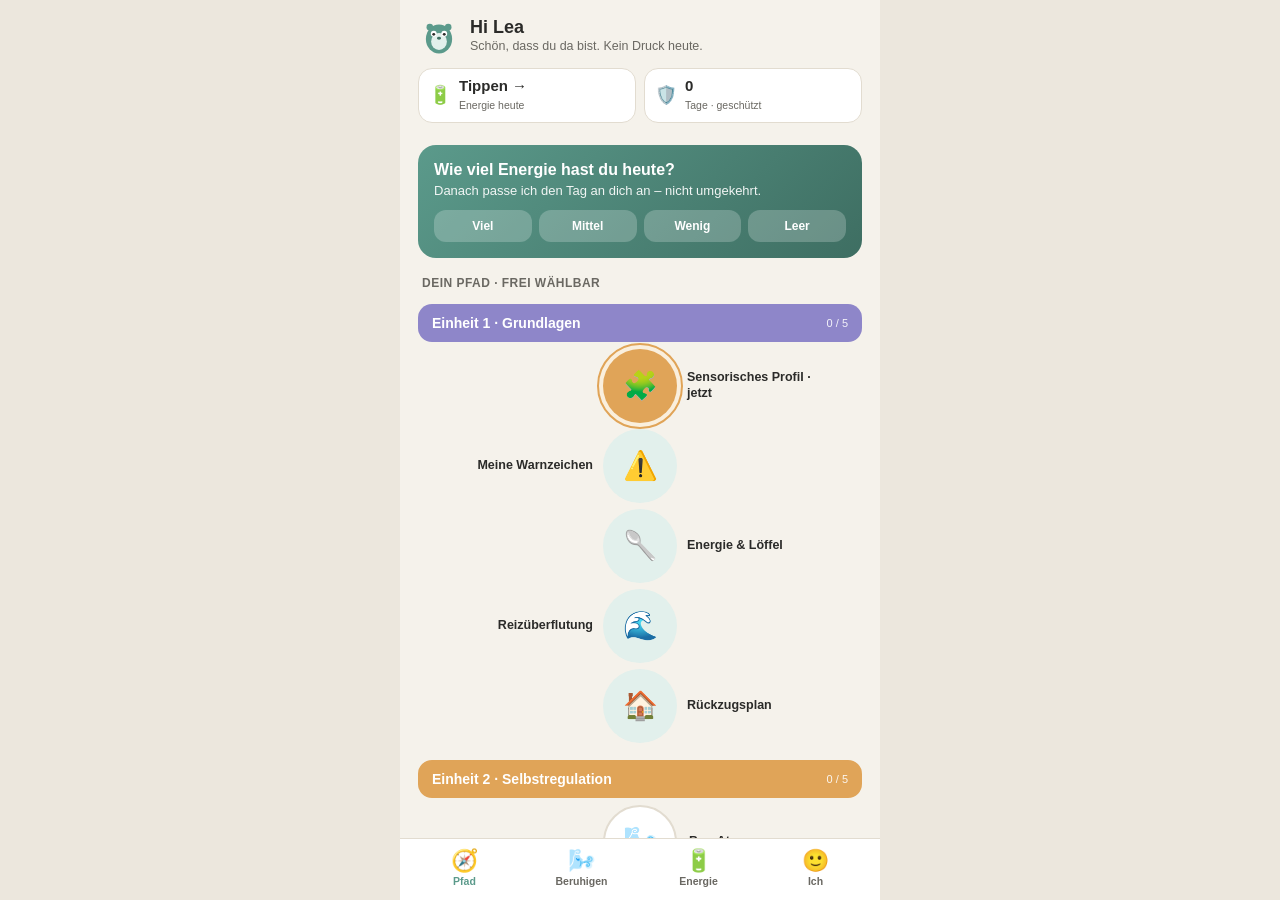
==== index.html @ 97c5e63f "Add files via upload" ====
<!doctype html>
<html lang="de">
<head>
<meta charset="utf-8">
<meta name="viewport" content="width=device-width, initial-scale=1, viewport-fit=cover, maximum-scale=1">
<title>Anker</title>
<meta name="description" content="Anker – sanfte Selbstregulation, Alltag und Burnout-Prävention für autistische Menschen.">

<!-- PWA -->
<link rel="manifest" href="manifest.webmanifest">
<meta name="theme-color" content="#ECE7DD" media="(prefers-color-scheme: light)">
<meta name="theme-color" content="#0B0F0E" media="(prefers-color-scheme: dark)">
<meta name="color-scheme" content="light dark">

<!-- iOS / Add to Home Screen -->
<meta name="mobile-web-app-capable" content="yes">
<meta name="apple-mobile-web-app-capable" content="yes">
<meta name="apple-mobile-web-app-status-bar-style" content="default">
<meta name="apple-mobile-web-app-title" content="Anker">
<link rel="apple-touch-icon" href="icons/apple-touch-icon.png">
<link rel="icon" href="icons/icon-192.png">

<link rel="stylesheet" href="styles.css">
</head>
<body data-theme="light" data-motion="on">

<div class="screen">

  <!-- HEADER -->
  <header class="app-head">
    <div class="greet">
      <svg class="mascot" viewBox="0 0 64 64" aria-hidden="true"><ellipse cx="32" cy="38" rx="20" ry="22" fill="#5B9A8B"/><ellipse cx="32" cy="42" rx="12" ry="13" fill="#E2F0EC"/><circle cx="24" cy="30" r="4.5" fill="#fff"/><circle cx="40" cy="30" r="4.5" fill="#fff"/><circle cx="24" cy="31" r="2.2" fill="#2B2B29"/><circle cx="40" cy="31" r="2.2" fill="#2B2B29"/><ellipse cx="32" cy="37" rx="3" ry="2.2" fill="#3E6E62"/><circle cx="18" cy="20" r="5" fill="#5B9A8B"/><circle cx="46" cy="20" r="5" fill="#5B9A8B"/></svg>
      <div>
        <h1 id="greetName">Hi</h1>
        <p id="subgreet">Schön, dass du da bist. Kein Druck heute.</p>
      </div>
    </div>
    <div class="stats">
      <div class="chip"><span class="ico">🔋</span><div><b id="energyVal">Tippen →</b><span>Energie heute</span></div></div>
      <div class="chip"><span class="ico">🛡️</span><div><b id="streakVal">0</b><span>Tage · geschützt</span></div></div>
    </div>
  </header>

  <main class="content">

    <!-- ========== PFAD ========== -->
    <section class="view active" id="v-pfad">
      <div class="daycard">
        <h2>Wie viel Energie hast du heute?</h2>
        <p>Danach passe ich den Tag an dich an – nicht umgekehrt.</p>
        <div class="energy-pills">
          <button class="epill" data-energy="voll">Viel</button>
          <button class="epill" data-energy="mittel">Mittel</button>
          <button class="epill" data-energy="wenig">Wenig</button>
          <button class="epill" data-energy="leer">Leer</button>
        </div>
      </div>

      <div class="sec-title">Dein Pfad · frei wählbar</div>
      <div id="pathContainer"></div>
    </section>

    <!-- ========== BERUHIGEN ========== -->
    <section class="view" id="v-calm">
      <div class="sec-title">Sofort-Hilfe · immer erreichbar</div>
      <button class="btn lav" data-tool="breath">🌬️ Jetzt beruhigen (Atmung)</button>
      <div class="tool-grid">
        <button class="tool t-teal" data-tool="ground"><span class="ti">🖐️</span><b>5-4-3-2-1 Erdung</b><span>Zurück ins Hier</span></button>
        <button class="tool t-lav" data-tool="sensory"><span class="ti">🎧</span><b>Reize runter</b><span>Sensorik-Set</span></button>
        <button class="tool t-amber" data-tool="stim"><span class="ti">✋</span><b>Stimming</b><span>Erlaubt &amp; gut</span></button>
        <button class="tool t-coral" data-tool="sos"><span class="ti">🆘</span><b>Notfallkarte</b><span>Meltdown/Shutdown</span></button>
      </div>
      <div class="card">
        <h3>Warum „Sofort-Hilfe" immer sichtbar ist</h3>
        <p>Im Überlastungsmoment kann das Denken nicht mehr suchen. Deshalb liegt der Beruhigen-Tab fest an gleicher Stelle – vorhersehbar, ein Tipp entfernt.</p>
      </div>
    </section>

    <!-- ========== ENERGIE ========== -->
    <section class="view" id="v-energy">
      <div class="sec-title">Burnout-Radar</div>
      <div class="card" style="margin-top:6px">
        <h3>Wie ist dein Akku gerade?</h3>
        <p style="margin-bottom:10px">Ehrlich, ohne Wertung. Das steuert, was die App dir heute zumutet.</p>
        <div class="ampel">
          <button class="amp g" data-amp="g" data-msg="Grün – heute ist Raum für etwas Neues."><span class="dot"></span><b>Grün</b><span>geht gut</span></button>
          <button class="amp y" data-amp="y" data-msg="Gelb – zurückfahren. Nur das Nötige."><span class="dot"></span><b>Gelb</b><span>zurückfahren</span></button>
          <button class="amp r" data-amp="r" data-msg="Rot – Schutzmodus. Heute nur regulieren."><span class="dot"></span><b>Rot</b><span>Schutz</span></button>
        </div>
        <p id="ampMsg" class="amp-msg"></p>
      </div>

      <div class="sec-title">Letzte 7 Tage</div>
      <div class="card">
        <div class="bars" id="bars"></div>
        <p class="muted" id="barsNote" style="margin-top:24px;display:none">Noch wenig Daten – fülle den Akku-Check ein paar Tage aus, dann siehst du hier deinen Verlauf.</p>
      </div>

      <div class="sec-title">Frühwarnzeichen · was spürst du?</div>
      <div class="warnchips" id="warn"></div>

      <button class="btn lav" id="lowDemandBtn">🌙 Low-Demand-Tag aktivieren</button>
      <p class="muted" style="margin-top:8px">Reduziert Erinnerungen, macht alle Lektionen optional und schaltet nur die Beruhigen-Tools frei.</p>
    </section>

    <!-- ========== ICH ========== -->
    <section class="view" id="v-me">
      <div class="prof">
        <div class="avatar">🦦</div>
        <div><b id="meName" style="font-size:16px">Lea</b><div class="muted" id="meSub">AuDHD · Level 1–2</div></div>
      </div>

      <div class="sec-title">Mein Profil</div>
      <div class="card" style="margin-top:6px">
        <h3>Stärken</h3>
        <div id="profStrengths"></div>
        <h3 style="margin-top:14px">Trigger</h3>
        <div id="profTriggers"></div>
        <h3 style="margin-top:14px">Was mir hilft</h3>
        <div id="profHelps"></div>
      </div>

      <div class="sec-title">Erfolge · ohne Vergleich mit anderen</div>
      <div class="tool-grid" id="achievements"></div>

      <div class="sec-title">Einstellungen · sensorisch</div>
      <div class="card">
        <div class="toggle"><span>Dunkelmodus</span><button class="sw" id="sw-dark" aria-label="Dunkelmodus"><i></i></button></div>
        <div class="toggle"><span>Animationen reduzieren</span><button class="sw" id="sw-motion" aria-label="Animationen reduzieren"><i></i></button></div>
        <div class="toggle"><span>Töne &amp; Sounds</span><button class="sw" id="sw-sound" aria-label="Töne"><i></i></button></div>
        <div class="toggle"><span>Sanfte Streaks (Schutz an)</span><button class="sw on" id="sw-streak" aria-label="Sanfte Streaks"><i></i></button></div>
      </div>
      <p class="muted" style="margin-top:8px">„Sanfte Streaks": Du verlierst deine Serie nicht, wenn du eine Pause brauchst. Pausieren ist Teil der Regulation, kein Versagen.</p>

      <div class="sec-title">Daten</div>
      <div class="card">
        <p class="muted" style="margin-bottom:12px">Alle deine Daten bleiben nur auf diesem Gerät. Es gibt keinen Server, kein Konto, kein Tracking.</p>
        <button class="btn ghost" id="resetBtn">Fortschritt zurücksetzen</button>
      </div>
      <p class="muted" style="margin-top:10px;text-align:center">Anker · v1.0 · mit Sorgfalt gebaut 🌱</p>
    </section>

  </main>

  <!-- OVERLAY -->
  <div class="overlay" id="overlay" role="dialog" aria-modal="true">
    <div class="ov-head">
      <span id="ovTitle" class="ov-title"></span>
      <button class="x" id="ovClose" aria-label="schließen">✕</button>
    </div>
    <div class="progbar" id="progWrap" style="display:none"><i id="prog"></i></div>
    <div class="ov-body" id="ovBody"></div>
    <div class="ov-foot" id="ovFoot"></div>
  </div>

  <!-- NAV -->
  <nav class="nav">
    <button class="on" data-go="pfad"><span class="ti">🧭</span>Pfad</button>
    <button data-go="calm"><span class="ti">🌬️</span>Beruhigen</button>
    <button data-go="energy"><span class="ti">🔋</span>Energie</button>
    <button data-go="me"><span class="ti">🙂</span>Ich</button>
  </nav>

</div>

<script src="data/lessons.js"></script>
<script src="app.js"></script>
</body>
</html>
---- styles.css ----
:root{
  --bg:#ECE7DD; --frame:#0e1413; --surface:#ffffff; --surface2:#F5F2EB;
  --text:#2B2B29; --muted:#6A6862; --line:#E2DCD0;
  --teal:#5B9A8B; --teal-d:#3E6E62; --teal-l:#E2F0EC;
  --lav:#8E86C9; --lav-l:#ECEAF8;
  --amber:#E0A458; --amber-l:#FAEFDD;
  --coral:#D98E76; --coral-l:#F8EAE3;
  --good:#5B9A8B; --warn:#E0A458; --bad:#CC7A6A;
  --radius:18px; --radiusS:12px;
}
[data-theme="dark"]{
  --bg:#0B0F0E; --surface:#1A201E; --surface2:#222A27;
  --text:#E9E6DF; --muted:#A6A39B; --line:#2C3431;
  --teal:#6FB3A2; --teal-d:#8FD0BF; --teal-l:#1E2A27;
  --lav:#A9A2E0; --lav-l:#23223A;
  --amber:#E7B26B; --amber-l:#2E2618;
  --coral:#E0A28D; --coral-l:#2E211C;
}
*{box-sizing:border-box;-webkit-tap-highlight-color:transparent}
html,body{margin:0;height:100%}
body{
  background:var(--bg);
  font-family:-apple-system,BlinkMacSystemFont,"Segoe UI",Roboto,Helvetica,Arial,sans-serif;
  color:var(--text);
  transition:background .3s;
  -webkit-font-smoothing:antialiased;
}

.screen{
  max-width:480px;margin:0 auto;
  height:100dvh;background:var(--surface2);
  display:flex;flex-direction:column;position:relative;overflow:hidden;
  transition:background .3s;
}

/* HEADER */
.app-head{padding:calc(env(safe-area-inset-top) + 14px) 18px 12px}
.greet{display:flex;align-items:center;gap:10px}
.mascot{width:42px;height:42px;flex:0 0 auto}
.greet h1{font-size:18px;margin:0;font-weight:700}
.greet p{margin:1px 0 0;font-size:12.5px;color:var(--muted)}
.stats{display:flex;gap:8px;margin-top:12px}
.chip{flex:1;background:var(--surface);border:1px solid var(--line);border-radius:14px;padding:9px 10px;display:flex;align-items:center;gap:8px}
.chip .ico{font-size:18px;line-height:1}
.chip b{font-size:15px;display:block;line-height:1.1}
.chip span{font-size:10.5px;color:var(--muted)}

.content{flex:1;overflow-y:auto;padding:6px 18px 24px;scrollbar-width:none;-webkit-overflow-scrolling:touch}
.content::-webkit-scrollbar{display:none}
.view{display:none;animation:fade .25s ease}
.view.active{display:block}
@keyframes fade{from{opacity:0;transform:translateY(6px)}to{opacity:1;transform:none}}
[data-motion="off"] .view,[data-motion="off"] *{animation:none!important;transition:none!important}
@media (prefers-reduced-motion: reduce){*{animation:none!important;transition:none!important}}

.sec-title{font-size:12px;letter-spacing:.04em;text-transform:uppercase;color:var(--muted);margin:18px 4px 8px;font-weight:700}
.daycard{background:linear-gradient(135deg,var(--teal),var(--teal-d));color:#fff;border-radius:var(--radius);padding:16px;margin-top:4px}
[data-theme="dark"] .daycard{color:#06110e}
.daycard h2{margin:0 0 4px;font-size:16px}
.daycard p{margin:0;font-size:13px;opacity:.92}
.energy-pills{display:flex;gap:7px;margin-top:12px}
.epill{flex:1;border:none;border-radius:12px;padding:9px 6px;font-size:12px;font-weight:700;cursor:pointer;background:rgba(255,255,255,.22);color:#fff}
[data-theme="dark"] .epill{background:rgba(0,0,0,.18);color:#06110e}
.epill.sel{background:#fff;color:var(--teal-d)}

/* path */
.unit{margin-top:8px}
.unit-bar{background:var(--lav);color:#fff;border-radius:14px;padding:11px 14px;display:flex;justify-content:space-between;align-items:center;margin:14px 0 4px}
.unit-bar.amber{background:var(--amber)} .unit-bar.coral{background:var(--coral)}
[data-theme="dark"] .unit-bar{color:#0c0b16}
.unit-bar b{font-size:14px}.unit-bar span{font-size:11px;opacity:.9}
.path{display:flex;flex-direction:column;align-items:center;gap:2px;padding:6px 0}
.node{position:relative;width:74px;height:74px;border:none;border-radius:50%;cursor:pointer;display:flex;align-items:center;justify-content:center;font-size:28px;color:#fff;margin:3px 0;transition:transform .15s}
.node:active{transform:scale(.94)}
.node.done{background:var(--teal)}
.node.open{background:var(--teal-l);color:var(--teal-d)}
.node.now{background:var(--amber);box-shadow:0 0 0 6px var(--amber-l)}
.node.lock{background:var(--surface);border:2px solid var(--line);color:var(--muted);cursor:default}
.node .lbl{position:absolute;width:150px;left:84px;text-align:left;font-size:12.5px;color:var(--text);font-weight:600;line-height:1.25}
.node.r .lbl{left:auto;right:84px;text-align:right}
.node.now::after{content:"";position:absolute;inset:-6px;border-radius:50%;border:2px solid var(--amber);animation:pulse 2s infinite}
@keyframes pulse{0%{opacity:.7;transform:scale(1)}70%{opacity:0;transform:scale(1.25)}100%{opacity:0}}
.row{display:flex;align-items:center;justify-content:center}
.path-wrap{position:relative}

/* generic cards / tools */
.tool-grid{display:grid;grid-template-columns:1fr 1fr;gap:10px;margin-top:6px}
.tool{background:var(--surface);border:1px solid var(--line);border-radius:var(--radius);padding:14px;text-align:left;cursor:pointer;transition:transform .15s}
.tool:active{transform:scale(.97)}
.tool .ti{font-size:24px;line-height:1}
.tool b{display:block;margin-top:8px;font-size:14px}
.tool span{font-size:11.5px;color:var(--muted)}
.t-teal .ti{filter:none}

.card{background:var(--surface);border:1px solid var(--line);border-radius:var(--radius);padding:16px;margin-top:12px}
.card h3{margin:0 0 6px;font-size:15px}
.card p{margin:0;font-size:13px;color:var(--muted);line-height:1.55}

.btn{width:100%;border:none;border-radius:14px;padding:14px;font-size:15px;font-weight:700;cursor:pointer;background:var(--teal);color:#fff;margin-top:14px;transition:transform .15s}
[data-theme="dark"] .btn{color:#06110e}
.btn:active{transform:scale(.98)}
.btn.ghost{background:var(--surface);color:var(--text);border:1px solid var(--line)}
.btn.lav{background:var(--lav)}[data-theme="dark"] .btn.lav{color:#0c0b16}

/* ampel */
.ampel{display:flex;gap:8px;margin-top:10px}
.amp{flex:1;border:2px solid var(--line);background:var(--surface);border-radius:16px;padding:14px 8px;text-align:center;cursor:pointer;font:inherit;color:inherit}
.amp .dot{width:22px;height:22px;border-radius:50%;margin:0 auto 8px;display:block}
.amp.g .dot{background:var(--good)}.amp.y .dot{background:var(--warn)}.amp.r .dot{background:var(--bad)}
.amp b{font-size:13px;display:block}.amp span{font-size:10.5px;color:var(--muted);display:block}
.amp.sel{border-color:var(--teal)}
.amp-msg{margin-top:10px;color:var(--teal-d);font-size:13px}
.bars{display:flex;align-items:flex-end;gap:6px;height:90px;margin-top:8px}
.bar{flex:1;background:var(--teal-l);border-radius:8px 8px 4px 4px;position:relative;min-height:4px}
.bar i{position:absolute;left:0;right:0;bottom:0;background:var(--teal);border-radius:8px 8px 4px 4px}
.bar small{position:absolute;bottom:-18px;left:0;right:0;text-align:center;font-size:10px;color:var(--muted)}
.warnchips{display:flex;flex-wrap:wrap;gap:7px;margin-top:8px}
.wc{border:1px solid var(--line);background:var(--surface);border-radius:20px;padding:7px 12px;font-size:12px;cursor:pointer;font:inherit;color:inherit}
.wc.on{background:var(--coral-l);border-color:var(--coral);color:var(--coral)}

/* profile */
.prof{display:flex;align-items:center;gap:12px;margin-top:8px}
.avatar{width:56px;height:56px;border-radius:50%;background:var(--lav-l);display:flex;align-items:center;justify-content:center;font-size:28px}
.toggle{display:flex;justify-content:space-between;align-items:center;padding:13px 0;border-bottom:1px solid var(--line)}
.toggle:last-child{border-bottom:none}
.toggle span{font-size:14px}
.sw{width:46px;height:28px;border-radius:20px;background:var(--line);position:relative;cursor:pointer;flex:0 0 auto;transition:background .2s;border:none;padding:0}
.sw i{position:absolute;top:3px;left:3px;width:22px;height:22px;border-radius:50%;background:#fff;transition:left .2s}
.sw.on{background:var(--teal)} .sw.on i{left:21px}
.tag{display:inline-block;background:var(--teal-l);color:var(--teal-d);border-radius:20px;padding:5px 11px;font-size:12px;margin:4px 4px 0}
.tag.lav{background:var(--lav-l);color:var(--lav)}
.tag.coral{background:var(--coral-l);color:var(--coral)}

/* bottom nav */
.nav{flex:0 0 auto;background:var(--surface);border-top:1px solid var(--line);display:flex;padding:10px 6px calc(env(safe-area-inset-bottom) + 12px)}
.nav button{flex:1;background:none;border:none;cursor:pointer;color:var(--muted);font-size:10.5px;display:flex;flex-direction:column;align-items:center;gap:3px;font-weight:600;font-family:inherit}
.nav button .ti{font-size:22px;line-height:1}
.nav button.on{color:var(--teal)}

/* overlay */
.overlay{position:absolute;inset:0;background:var(--surface2);z-index:60;display:none;flex-direction:column}
.overlay.open{display:flex;animation:slideup .3s ease}
@keyframes slideup{from{transform:translateY(100%)}to{transform:none}}
.ov-head{display:flex;align-items:center;gap:10px;padding:calc(env(safe-area-inset-top) + 18px) 18px 8px}
.ov-title{font-weight:700;font-size:15px}
.ov-head .x{margin-left:auto;background:none;border:none;font-size:22px;color:var(--muted);cursor:pointer;line-height:1}
.progbar{height:8px;background:var(--line);border-radius:6px;margin:0 18px;overflow:hidden}
.progbar i{display:block;height:100%;background:var(--teal);width:20%;transition:width .3s}
.ov-body{flex:1;overflow-y:auto;padding:16px 20px;scrollbar-width:none}
.ov-body::-webkit-scrollbar{display:none}
.ov-foot{padding:12px 18px calc(env(safe-area-inset-bottom) + 22px)}
.qopt{width:100%;text-align:left;background:var(--surface);border:2px solid var(--line);border-radius:14px;padding:14px;margin-top:10px;font-size:14px;cursor:pointer;font-family:inherit;color:inherit}
.qopt.sel{border-color:var(--teal);background:var(--teal-l)}
.big-emoji{font-size:54px;text-align:center;margin:10px 0}
.lead{font-size:17px;font-weight:700;margin:6px 0 4px}
.muted{color:var(--muted);font-size:13.5px;line-height:1.6}
.reward{text-align:center;padding:20px 0}
.reward .ring{width:120px;height:120px;margin:6px auto;border-radius:50%;background:var(--teal-l);display:flex;align-items:center;justify-content:center;font-size:58px}

/* breathing */
.breath{display:flex;flex-direction:column;align-items:center;justify-content:center;min-height:320px;text-align:center}
.bcircle{width:170px;height:170px;border-radius:50%;background:var(--teal-l);display:flex;align-items:center;justify-content:center;color:var(--teal-d);font-size:18px;font-weight:700;cursor:pointer}
.bcircle.run{animation:breathe 16s ease-in-out infinite}
@keyframes breathe{0%{transform:scale(.7)}25%{transform:scale(1.15)}50%{transform:scale(1.15)}75%{transform:scale(.7)}100%{transform:scale(.7)}}
.note{font-size:12px;color:var(--muted);margin-top:14px}
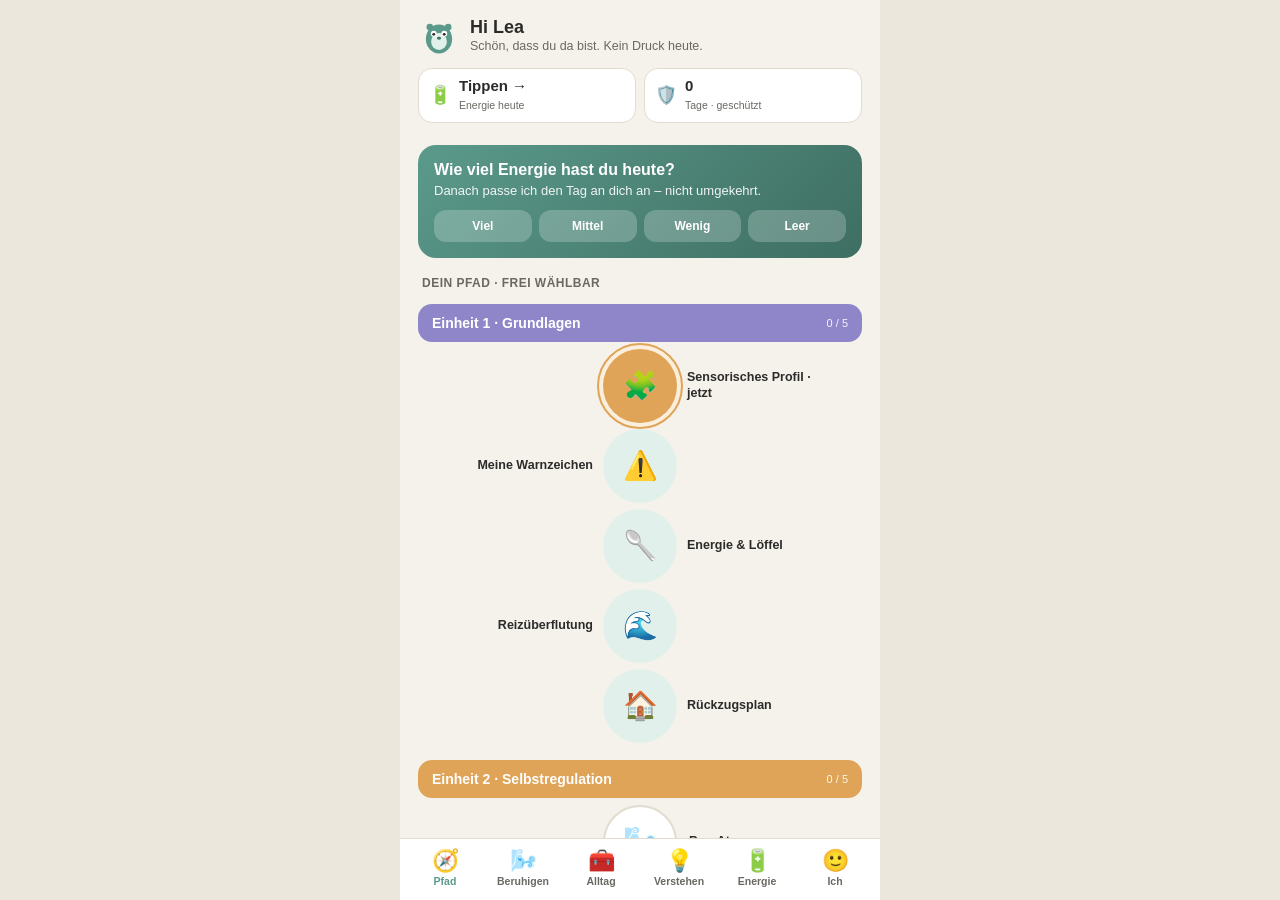
==== commit 1f387402: "Add files via upload" ====
--- a/index.html
+++ b/index.html
@@ -74,6 +74,28 @@
         <h3>Warum „Sofort-Hilfe" immer sichtbar ist</h3>
         <p>Im Überlastungsmoment kann das Denken nicht mehr suchen. Deshalb liegt der Beruhigen-Tab fest an gleicher Stelle – vorhersehbar, ein Tipp entfernt.</p>
       </div>
+    </section>
+
+    <!-- ========== ALLTAG ========== -->
+    <section class="view" id="v-alltag">
+      <div class="sec-title">Alltag erleichtern</div>
+      <p class="muted" style="margin:2px 4px 0">Kleine Hilfen für den Tag. Nimm dir nur, was du gerade brauchst – nichts musst du.</p>
+      <div class="tool-grid" style="margin-top:12px">
+        <button class="tool" data-alltag="energy"><span class="ti">🔋</span><b>Tag nach Energie</b><span>Was ist heute dran?</span></button>
+        <button class="tool" data-alltag="transitions"><span class="ti">🔀</span><b>Übergänge</b><span>Sanft umschalten</span></button>
+        <button class="tool" data-alltag="tasks"><span class="ti">👣</span><b>Mini-Schritte</b><span>Aufgabe zerlegen</span></button>
+        <button class="tool" data-alltag="appointment"><span class="ti">📋</span><b>Termin vorbereiten</b><span>Weniger Unbekanntes</span></button>
+      </div>
+      <button class="btn lav" data-alltag="scripts">💬 Soziale Skripte · fertige Texte</button>
+      <div class="card">
+        <h3>Warum das hilft</h3>
+        <p>Hier geht es nicht darum, dich zu „optimieren". Es geht darum, Hürden kleiner zu machen, Überlastung vorzubeugen und dir das Formulieren abzunehmen, wenn Worte schwerfallen.</p>
+      </div>
+    </section>
+
+    <!-- ========== VERSTEHEN ========== -->
+    <section class="view" id="v-verstehen">
+      <div id="verContainer"></div>
     </section>
 
     <!-- ========== ENERGIE ========== -->
@@ -157,6 +179,8 @@
   <nav class="nav">
     <button class="on" data-go="pfad"><span class="ti">🧭</span>Pfad</button>
     <button data-go="calm"><span class="ti">🌬️</span>Beruhigen</button>
+    <button data-go="alltag"><span class="ti">🧰</span>Alltag</button>
+    <button data-go="verstehen"><span class="ti">💡</span>Verstehen</button>
     <button data-go="energy"><span class="ti">🔋</span>Energie</button>
     <button data-go="me"><span class="ti">🙂</span>Ich</button>
   </nav>
@@ -164,6 +188,8 @@
 </div>
 
 <script src="data/lessons.js"></script>
+<script src="data/alltag.js"></script>
+<script src="data/verstehen.js"></script>
 <script src="app.js"></script>
 </body>
 </html>
--- a/styles.css
+++ b/styles.css
@@ -157,6 +157,53 @@
 .reward{text-align:center;padding:20px 0}
 .reward .ring{width:120px;height:120px;margin:6px auto;border-radius:50%;background:var(--teal-l);display:flex;align-items:center;justify-content:center;font-size:58px}
 
+/* Alltag erleichtern */
+.al-pills{display:flex;flex-wrap:wrap;gap:8px;margin-top:12px}
+.al-pill{flex:1 1 calc(50% - 8px);border:2px solid var(--line);background:var(--surface);border-radius:14px;padding:13px 10px;font-size:14px;font-weight:700;cursor:pointer;font-family:inherit;color:inherit}
+.al-pill.sel{border-color:var(--teal);background:var(--teal-l);color:var(--teal-d)}
+.al-block{margin-top:14px}
+.al-h{font-size:11.5px;letter-spacing:.04em;text-transform:uppercase;color:var(--muted);font-weight:700;margin:0 2px 6px}
+.al-item{background:var(--surface);border:1px solid var(--line);border-radius:12px;padding:11px 14px;font-size:14px;margin-top:6px;line-height:1.45}
+.al-item.teal{border-left:3px solid var(--teal)}
+.al-item.muted{color:var(--muted)}
+.al-steps{margin:14px 0 0;padding:0;list-style:none;counter-reset:al}
+.al-steps li{counter-increment:al;position:relative;padding:11px 14px 11px 46px;background:var(--surface);border:1px solid var(--line);border-radius:12px;margin-top:8px;font-size:14px;line-height:1.5}
+.al-steps li::before{content:counter(al);position:absolute;left:12px;top:10px;width:24px;height:24px;border-radius:50%;background:var(--teal-l);color:var(--teal-d);font-size:12.5px;font-weight:700;display:flex;align-items:center;justify-content:center}
+.al-checks{margin-top:10px}
+.al-check{width:100%;display:flex;align-items:flex-start;gap:12px;text-align:left;background:var(--surface);border:2px solid var(--line);border-radius:14px;padding:13px;margin-top:8px;cursor:pointer;font-family:inherit;color:inherit}
+.al-check .box{font-size:18px;color:var(--muted);line-height:1.35;flex:0 0 auto}
+.al-check b{display:block;font-size:14px;font-weight:600}
+.al-check small{display:block;font-size:12px;color:var(--muted);margin-top:3px;line-height:1.4}
+.al-check.done{border-color:var(--teal);background:var(--teal-l)}
+.al-check.done .box{color:var(--teal)}
+.al-check.done b{text-decoration:line-through;opacity:.7}
+.al-field{margin-top:13px}
+.al-field label{display:block;font-size:13px;font-weight:700;margin-bottom:5px}
+.al-field textarea,.al-script{width:100%;border:2px solid var(--line);background:var(--surface);border-radius:12px;padding:11px;font-size:14px;font-family:inherit;color:inherit;resize:vertical;line-height:1.5}
+.al-field textarea:focus,.al-script:focus{outline:none;border-color:var(--teal)}
+.al-script{margin-top:10px}
+
+/* Verstehen (Psychoedukation) */
+.ver-card{width:100%;display:flex;align-items:flex-start;gap:13px;text-align:left;background:var(--surface);border:1px solid var(--line);border-radius:var(--radius);padding:14px;margin-top:9px;cursor:pointer;font-family:inherit;color:inherit;transition:transform .15s}
+.ver-card:active{transform:scale(.98)}
+.ver-card .vi{font-size:26px;line-height:1;flex:0 0 auto;margin-top:1px}
+.ver-card .vc-main{display:flex;flex-direction:column;gap:3px;min-width:0}
+.ver-card b{font-size:14.5px;font-weight:700;line-height:1.3}
+.ver-card .teaser{font-size:12.5px;color:var(--muted);line-height:1.45}
+.ver-card .meta{font-size:11px;color:var(--muted);margin-top:2px}
+.ver-card.read{border-color:var(--teal)}
+.ver-card.read .vi{opacity:.85}
+.ver-dots{display:flex;gap:6px;justify-content:center;margin:2px 0 6px}
+.ver-dot{width:7px;height:7px;border-radius:50%;background:var(--line);transition:background .2s}
+.ver-dot.on{background:var(--teal)}
+.ver-list{margin:12px 0 0;padding:0;list-style:none}
+.ver-list li{position:relative;padding:9px 14px 9px 30px;background:var(--surface);border:1px solid var(--line);border-radius:12px;margin-top:7px;font-size:13.5px;line-height:1.5}
+.ver-list li::before{content:"";position:absolute;left:13px;top:16px;width:6px;height:6px;border-radius:50%;background:var(--teal)}
+.ver-note{margin-top:14px;background:var(--lav-l);border-left:3px solid var(--lav);border-radius:12px;padding:12px 14px;font-size:13.5px;line-height:1.55;color:var(--text)}
+.ver-take{margin-top:16px;display:flex;gap:10px;align-items:flex-start;background:var(--teal-l);border-radius:14px;padding:14px}
+.ver-take span{font-size:18px;line-height:1.3;flex:0 0 auto}
+.ver-take p{margin:0;font-size:13.5px;line-height:1.55;color:var(--teal-d);font-weight:600}
+
 /* breathing */
 .breath{display:flex;flex-direction:column;align-items:center;justify-content:center;min-height:320px;text-align:center}
 .bcircle{width:170px;height:170px;border-radius:50%;background:var(--teal-l);display:flex;align-items:center;justify-content:center;color:var(--teal-d);font-size:18px;font-weight:700;cursor:pointer}
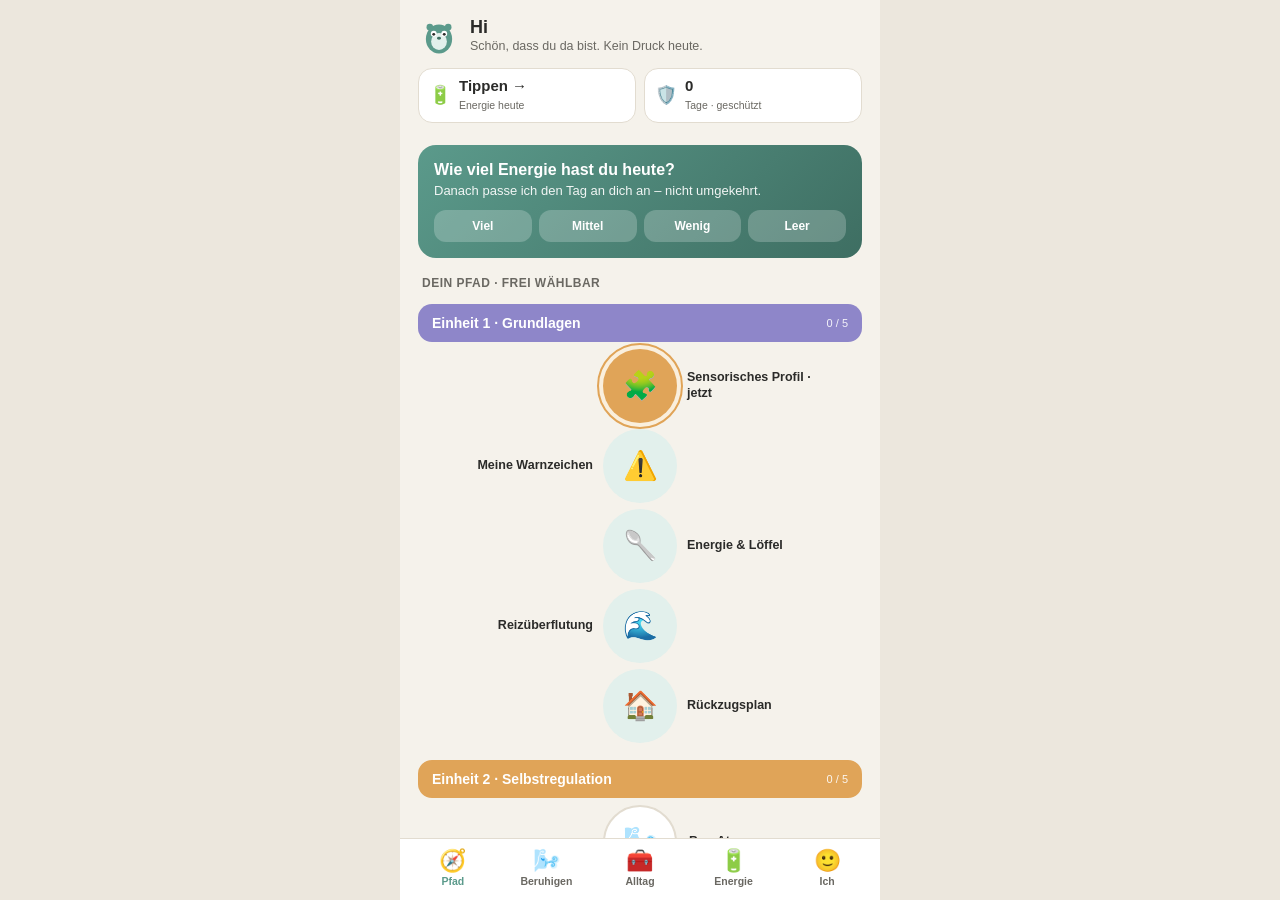
==== commit c9f26d8b: "Add files via upload" ====
--- a/index.html
+++ b/index.html
@@ -58,6 +58,9 @@
 
       <div class="sec-title">Dein Pfad · frei wählbar</div>
       <div id="pathContainer"></div>
+
+      <!-- Verstehen · frei durchstöberbar, in den Pfad eingebettet -->
+      <div id="verContainer"></div>
     </section>
 
     <!-- ========== BERUHIGEN ========== -->
@@ -93,11 +96,6 @@
       </div>
     </section>
 
-    <!-- ========== VERSTEHEN ========== -->
-    <section class="view" id="v-verstehen">
-      <div id="verContainer"></div>
-    </section>
-
     <!-- ========== ENERGIE ========== -->
     <section class="view" id="v-energy">
       <div class="sec-title">Burnout-Radar</div>
@@ -129,7 +127,7 @@
     <section class="view" id="v-me">
       <div class="prof">
         <div class="avatar">🦦</div>
-        <div><b id="meName" style="font-size:16px">Lea</b><div class="muted" id="meSub">AuDHD · Level 1–2</div></div>
+        <div><b id="meName" style="font-size:16px">Dein Name</b><div class="muted" id="meSub">Profil einrichten</div></div>
       </div>
 
       <div class="sec-title">Mein Profil</div>
@@ -141,6 +139,7 @@
         <h3 style="margin-top:14px">Was mir hilft</h3>
         <div id="profHelps"></div>
       </div>
+      <button class="btn ghost" id="editProfileBtn">✎ Profil bearbeiten</button>
 
       <div class="sec-title">Erfolge · ohne Vergleich mit anderen</div>
       <div class="tool-grid" id="achievements"></div>
@@ -180,7 +179,6 @@
     <button class="on" data-go="pfad"><span class="ti">🧭</span>Pfad</button>
     <button data-go="calm"><span class="ti">🌬️</span>Beruhigen</button>
     <button data-go="alltag"><span class="ti">🧰</span>Alltag</button>
-    <button data-go="verstehen"><span class="ti">💡</span>Verstehen</button>
     <button data-go="energy"><span class="ti">🔋</span>Energie</button>
     <button data-go="me"><span class="ti">🙂</span>Ich</button>
   </nav>
--- a/styles.css
+++ b/styles.css
@@ -204,6 +204,34 @@
 .ver-take span{font-size:18px;line-height:1.3;flex:0 0 auto}
 .ver-take p{margin:0;font-size:13.5px;line-height:1.55;color:var(--teal-d);font-weight:600}
 
+/* freie Schreib-Option in Quizzen */
+.qfree{width:100%;margin-top:12px;border:2px solid var(--line);background:var(--surface);border-radius:12px;padding:11px;font-size:14px;font-family:inherit;color:inherit;resize:vertical;line-height:1.5}
+.qfree:focus{outline:none;border-color:var(--teal)}
+
+/* Profil bearbeiten */
+.prof-empty{font-size:12.5px;color:var(--muted)}
+.pf-input{width:100%;border:2px solid var(--line);background:var(--surface);border-radius:12px;padding:11px;font-size:14px;font-family:inherit;color:inherit}
+.pf-input:focus{outline:none;border-color:var(--teal)}
+.pf-block{margin-top:16px}
+.pf-chips{display:flex;flex-wrap:wrap;gap:7px;margin-bottom:8px}
+.pf-chip{display:inline-flex;align-items:center;gap:6px;background:var(--teal-l);color:var(--teal-d);border-radius:20px;padding:6px 11px;font-size:13px;cursor:pointer;border:none;font-family:inherit}
+.pf-chip i{font-style:normal;font-size:11px;opacity:.65}
+.pf-empty{font-size:12.5px;color:var(--muted)}
+.pf-add{display:flex;gap:8px;margin-top:2px}
+.pf-add .pf-input{flex:1}
+.pf-addbtn{flex:0 0 auto;border:none;border-radius:12px;padding:0 14px;background:var(--teal);color:#fff;font-weight:700;font-family:inherit;cursor:pointer;font-size:13px}
+[data-theme="dark"] .pf-addbtn{color:#06110e}
+.pf-sugg{display:flex;flex-wrap:wrap;gap:7px;margin-top:9px}
+.pf-sugg-chip{border:1px dashed var(--line);border-radius:20px;padding:6px 11px;font-size:12.5px;color:var(--muted);cursor:pointer;background:none;font-family:inherit}
+.pf-sugg-chip:active{background:var(--surface2)}
+
+/* Frühwarnzeichen: eigenes hinzufügen */
+.warn-add{display:inline-flex;gap:6px;align-items:center;margin-top:0}
+.warn-add input{border:1px solid var(--line);background:var(--surface);border-radius:20px;padding:7px 12px;font-size:12px;font-family:inherit;color:inherit;width:118px}
+.warn-add input:focus{outline:none;border-color:var(--teal)}
+.warn-add button{border:none;border-radius:50%;width:32px;height:32px;background:var(--teal);color:#fff;font-size:18px;line-height:1;cursor:pointer;flex:0 0 auto}
+[data-theme="dark"] .warn-add button{color:#06110e}
+
 /* breathing */
 .breath{display:flex;flex-direction:column;align-items:center;justify-content:center;min-height:320px;text-align:center}
 .bcircle{width:170px;height:170px;border-radius:50%;background:var(--teal-l);display:flex;align-items:center;justify-content:center;color:var(--teal-d);font-size:18px;font-weight:700;cursor:pointer}
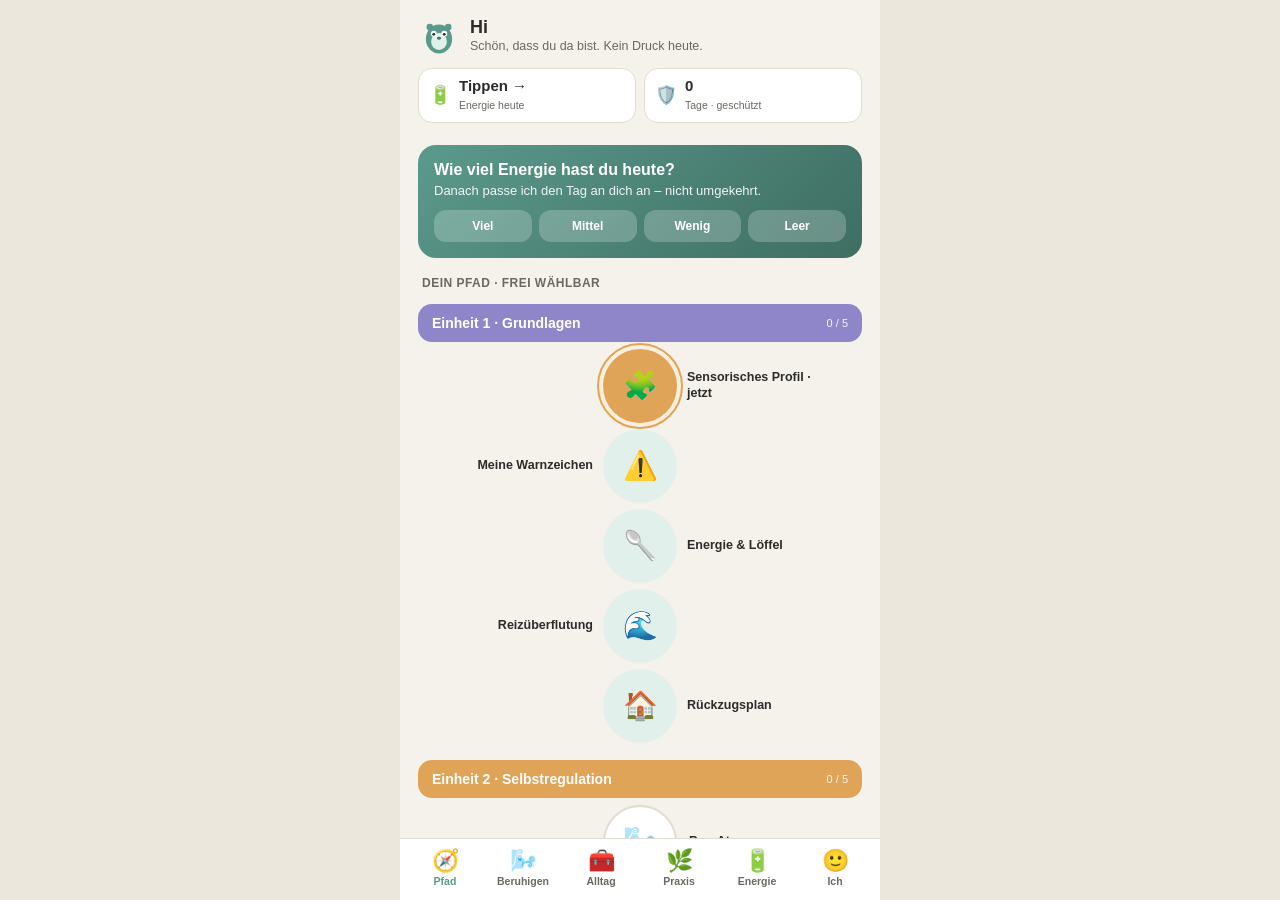
==== commit 69a7256e: "Add files via upload" ====
--- a/index.html
+++ b/index.html
@@ -96,9 +96,27 @@
       </div>
     </section>
 
+    <!-- ========== PRAXIS ========== -->
+    <section class="view" id="v-praxis">
+      <div class="sec-title">Übungen · jederzeit, so oft du magst</div>
+      <p class="muted" style="margin:2px 4px 0">Keine Lektionen zum Wegklicken – Praktiken, zu denen du zurückkommst. Nichts musst du.</p>
+      <div class="tool-grid" id="praxisGrid" style="margin-top:12px"></div>
+      <div id="praxisHelps"></div>
+
+      <div class="sec-title">Journal · in deinem Tempo</div>
+      <div class="card" style="margin-top:6px">
+        <p class="jp-prompt" id="jPrompt"></p>
+        <textarea class="jp-text" id="jText" rows="3" placeholder="Schreib, was da ist – ein Wort reicht."></textarea>
+        <div class="jp-moodrow"><span class="jp-moodlab">Wie war's?</span><div class="jp-moods" id="jMoods"></div></div>
+        <button class="btn" id="jSave">Eintrag speichern</button>
+      </div>
+      <div id="jHistory"></div>
+    </section>
+
     <!-- ========== ENERGIE ========== -->
     <section class="view" id="v-energy">
-      <div class="sec-title">Burnout-Radar</div>
+
+      <div class="sec-title">Tages-Check</div>
       <div class="card" style="margin-top:6px">
         <h3>Wie ist dein Akku gerade?</h3>
         <p style="margin-bottom:10px">Ehrlich, ohne Wertung. Das steuert, was die App dir heute zumutet.</p>
@@ -108,19 +126,39 @@
           <button class="amp r" data-amp="r" data-msg="Rot – Schutzmodus. Heute nur regulieren."><span class="dot"></span><b>Rot</b><span>Schutz</span></button>
         </div>
         <p id="ampMsg" class="amp-msg"></p>
-      </div>
-
-      <div class="sec-title">Letzte 7 Tage</div>
-      <div class="card">
-        <div class="bars" id="bars"></div>
-        <p class="muted" id="barsNote" style="margin-top:24px;display:none">Noch wenig Daten – fülle den Akku-Check ein paar Tage aus, dann siehst du hier deinen Verlauf.</p>
-      </div>
-
-      <div class="sec-title">Frühwarnzeichen · was spürst du?</div>
-      <div class="warnchips" id="warn"></div>
+        <button class="mehr-toggle" id="mehrBtn">▼ Mehr eintragen <span class="mehr-hint" id="mehrHint"></span></button>
+        <div id="mehrForm" class="mehr-form"></div>
+      </div>
+
+      <div class="sec-title">Burnout-Radar · Risiko</div>
+      <div id="predCard" class="card" style="margin-top:6px"></div>
+
+      <div class="sec-title">Verlauf</div>
+      <div class="card" style="margin-top:6px">
+        <div class="chart-tabs">
+          <button class="ctab on" data-days="7">7 T</button>
+          <button class="ctab" data-days="30">30 T</button>
+          <button class="ctab" data-days="90">90 T</button>
+        </div>
+        <div class="pred-chart" id="predChart"></div>
+        <p class="muted" id="chartNote" style="margin-top:8px;display:none">Noch wenig Daten – fülle den Tages-Check ein paar Tage aus.</p>
+        <button class="data-link" id="dataOverviewBtn">Eingetragene Tage ansehen ›</button>
+      </div>
+
+      <div class="sec-title">Erkannte Muster</div>
+      <div id="predPatterns" class="card" style="margin-top:6px"></div>
 
       <button class="btn lav" id="lowDemandBtn">🌙 Low-Demand-Tag aktivieren</button>
       <p class="muted" style="margin-top:8px">Reduziert Erinnerungen, macht alle Lektionen optional und schaltet nur die Beruhigen-Tools frei.</p>
+
+      <div class="sec-title">Garmin Connect · Import</div>
+      <div class="card" style="margin-top:6px">
+        <p class="muted" style="margin-bottom:10px">Importiere einen Garmin Connect Bulk-Export (CSV oder JSON). Body Battery, Schlaf, Stress und HRV werden automatisch auf das Modell gemappt.</p>
+        <input type="file" id="garminFile" accept=".csv,.json" style="display:none" aria-label="Garmin-Datei auswählen">
+        <button class="btn ghost" id="garminImportBtn">📂 Garmin-Datei importieren</button>
+        <p id="garminStatus" class="muted" style="margin-top:8px;display:none"></p>
+      </div>
+
     </section>
 
     <!-- ========== ICH ========== -->
@@ -179,12 +217,15 @@
     <button class="on" data-go="pfad"><span class="ti">🧭</span>Pfad</button>
     <button data-go="calm"><span class="ti">🌬️</span>Beruhigen</button>
     <button data-go="alltag"><span class="ti">🧰</span>Alltag</button>
+    <button data-go="praxis"><span class="ti">🌿</span>Praxis</button>
     <button data-go="energy"><span class="ti">🔋</span>Energie</button>
     <button data-go="me"><span class="ti">🙂</span>Ich</button>
   </nav>
 
 </div>
 
+<script src="data/predictor.js"></script>
+<script src="data/praxis.js"></script>
 <script src="data/lessons.js"></script>
 <script src="data/alltag.js"></script>
 <script src="data/verstehen.js"></script>
--- a/styles.css
+++ b/styles.css
@@ -232,9 +232,125 @@
 .warn-add button{border:none;border-radius:50%;width:32px;height:32px;background:var(--teal);color:#fff;font-size:18px;line-height:1;cursor:pointer;flex:0 0 auto}
 [data-theme="dark"] .warn-add button{color:#06110e}
 
+/* Daten einsehen (Tages-Detail + Liste) */
+.data-link{display:inline-block;background:none;border:none;color:var(--teal);font:inherit;font-size:13px;font-weight:600;cursor:pointer;padding:10px 2px 2px;margin-top:4px}
+.dd-head{display:flex;align-items:center;gap:11px;margin-bottom:14px}
+.dd-dot{width:11px;height:11px;border-radius:50%;flex:0 0 auto}
+.dd-head b{font-size:15px}
+.dd-row{display:flex;align-items:center;gap:8px;padding:11px 0;border-bottom:1px solid var(--line)}
+.dd-row:last-child{border-bottom:none}
+.dd-lab{font-size:13px;color:var(--muted);flex:0 0 36%}
+.dd-val{font-size:14px;flex:1;display:flex;flex-direction:column;gap:1px;min-width:0}
+.dd-note{font-size:11px;color:var(--muted)}
+.dd-tags{display:flex;gap:5px;flex:0 0 auto;align-items:center}
+.dd-rel{font-size:10.5px;padding:2px 7px;border-radius:10px}
+.dd-rel.hoch{background:var(--coral-l);color:var(--coral)}
+.dd-rel.niedrig{background:var(--teal-l);color:var(--teal-d)}
+.dd-src{font-size:10.5px;padding:2px 7px;border-radius:10px;background:var(--surface2);color:var(--muted);white-space:nowrap}
+.dd-src.garmin{background:var(--lav-l);color:var(--lav)}
+.dd-src.gemischt{background:var(--amber-l);color:var(--amber)}
+.dd-listrow{width:100%;display:flex;align-items:center;gap:10px;background:var(--surface);border:1px solid var(--line);border-radius:12px;padding:11px 13px;margin-top:7px;cursor:pointer;font:inherit;color:inherit;text-align:left}
+.dd-ld-date{font-size:13.5px;flex:1}
+.dd-ld-strain{font-size:13px;font-weight:700;color:var(--muted)}
+.dd-chev{color:var(--muted)}
+.pc-bar.tap{cursor:pointer}
+
+/* Erkannte Muster (Langzeit) */
+.pred-pattern{display:flex;gap:11px;align-items:flex-start;padding:11px 0;border-bottom:1px solid var(--line)}
+.pred-pattern:first-child{padding-top:2px}
+.pred-pattern:last-child{border-bottom:none;padding-bottom:2px}
+.pred-pattern .pp-ic{font-size:18px;flex:0 0 auto;line-height:1.45}
+.pred-pattern p{margin:0;font-size:13px;line-height:1.5;color:var(--text)}
+.pred-pattern.learn p{color:var(--teal-d);font-weight:600}
+
+/* Praxis: Übungen */
+.px-card{position:relative}
+.px-help{position:absolute;top:8px;right:8px;font-size:10px;background:var(--teal-l);color:var(--teal-d);padding:2px 7px;border-radius:10px}
+.px-helprow{display:flex;align-items:center;gap:10px;padding:9px 0;border-bottom:1px solid var(--line);font-size:14px}
+.px-helprow:last-child{border-bottom:none}
+.px-helprow>span:first-child{font-size:18px}
+.px-helprow b{flex:1}
+.px-range{width:100%;margin:18px 0 6px;accent-color:var(--teal)}
+.px-scale{display:flex;justify-content:space-between;font-size:11px;color:var(--muted)}
+.px-quote{margin-top:14px;background:var(--lav-l);border-radius:14px;padding:16px;font-size:16px;line-height:1.55;color:var(--text)}
+.px-breath{display:flex;flex-direction:column;align-items:center;justify-content:center;min-height:300px}
+.pb-circle{width:160px;height:160px;border-radius:50%;background:var(--teal-l);display:flex;align-items:center;justify-content:center;color:var(--teal-d);font-size:18px;font-weight:700;transform:scale(.7);margin:14px auto}
+
+/* Praxis: Journal */
+.jp-prompt{font-size:14.5px;font-weight:600;color:var(--text);margin:0 0 10px;line-height:1.5}
+.jp-text{width:100%;border:2px solid var(--line);background:var(--surface);border-radius:12px;padding:11px;font-size:14px;font-family:inherit;color:inherit;resize:vertical;line-height:1.5}
+.jp-text:focus{outline:none;border-color:var(--teal)}
+.jp-moodrow{display:flex;align-items:center;gap:10px;margin:12px 0}
+.jp-moodlab{font-size:12.5px;color:var(--muted)}
+.jp-moods{display:flex;gap:8px}
+.jp-mood{background:none;border:none;cursor:pointer;padding:4px;border-radius:50%;line-height:0}
+.jp-mood.sel{outline:2px solid var(--teal);outline-offset:1px}
+.jp-dot{display:block;width:18px;height:18px;border-radius:50%}
+.j-entry{width:100%;display:flex;align-items:center;gap:11px;background:var(--surface);border:1px solid var(--line);border-radius:12px;padding:11px 13px;margin-top:7px;cursor:pointer;font:inherit;color:inherit;text-align:left}
+.j-meta{display:flex;flex-direction:column;gap:1px;min-width:0;flex:1}
+.j-meta b{font-size:13px}
+.j-meta .muted{font-size:12.5px;white-space:nowrap;overflow:hidden;text-overflow:ellipsis;display:block}
+
 /* breathing */
 .breath{display:flex;flex-direction:column;align-items:center;justify-content:center;min-height:320px;text-align:center}
 .bcircle{width:170px;height:170px;border-radius:50%;background:var(--teal-l);display:flex;align-items:center;justify-content:center;color:var(--teal-d);font-size:18px;font-weight:700;cursor:pointer}
 .bcircle.run{animation:breathe 16s ease-in-out infinite}
 @keyframes breathe{0%{transform:scale(.7)}25%{transform:scale(1.15)}50%{transform:scale(1.15)}75%{transform:scale(.7)}100%{transform:scale(.7)}}
 .note{font-size:12px;color:var(--muted);margin-top:14px}
+
+/* ── Tages-Check · Mehr eintragen ─────────────────────────────── */
+.mehr-toggle{width:100%;background:none;border:1px dashed var(--line);border-radius:12px;padding:9px 14px;font-size:12.5px;font-weight:700;color:var(--muted);cursor:pointer;font-family:inherit;text-align:left;margin-top:12px;transition:border-color .15s}
+.mehr-toggle:hover,.mehr-toggle.open{border-color:var(--teal);color:var(--teal-d)}
+.mehr-hint{font-weight:400;font-size:11.5px;margin-left:4px}
+.mehr-form{overflow:hidden}
+.sig-row{margin-top:13px}
+.sig-label{font-size:11.5px;font-weight:700;color:var(--muted);text-transform:uppercase;letter-spacing:.04em;margin-bottom:5px}
+.sig-btns{display:flex;gap:5px;flex-wrap:wrap}
+.sigb{border:1.5px solid var(--line);background:var(--surface2);border-radius:10px;padding:7px 10px;font-size:12px;font-weight:600;cursor:pointer;font-family:inherit;color:var(--muted);white-space:nowrap;transition:border-color .12s,background .12s}
+.sigb:active{transform:scale(.95)}
+.sigb.sel{border-color:var(--teal);background:var(--teal-l);color:var(--teal-d)}
+.warn-section{margin-top:14px}
+.crash-btn{width:100%;border:2px solid var(--line);background:none;border-radius:14px;padding:12px 14px;font-size:13.5px;font-weight:700;cursor:pointer;font-family:inherit;color:var(--muted);margin-top:14px;text-align:left;transition:border-color .15s,background .15s}
+.crash-btn.on{border-color:var(--coral);background:var(--coral-l);color:var(--coral)}
+
+/* ── Burnout-Radar · Risiko-Karte ────────────────────────────── */
+.pred-score-wrap{display:flex;align-items:center;gap:14px;margin-bottom:10px}
+.pred-badge{width:62px;height:62px;border-radius:50%;display:flex;align-items:center;justify-content:center;font-size:21px;font-weight:800;flex:0 0 auto;letter-spacing:-.5px}
+.pred-badge.ok,.pred-badge.low{background:var(--teal-l);color:var(--teal-d)}
+.pred-badge.medium{background:var(--amber-l);color:var(--amber)}
+.pred-badge.high{background:var(--coral-l);color:var(--coral)}
+.pred-badge.critical{background:#f5ddd9;color:#b94040}
+[data-theme="dark"] .pred-badge.critical{background:#3a1f1f;color:#e07070}
+.pred-level-label{font-size:16px;font-weight:700}
+.pred-sub{font-size:11.5px;color:var(--muted);margin-top:2px}
+.pred-learn-badge{font-size:11px;color:var(--teal-d);background:var(--teal-l);border-radius:10px;padding:2px 7px;margin-left:6px;font-weight:600}
+.pred-progbar{height:7px;background:var(--line);border-radius:4px;margin:8px 0 10px;overflow:hidden}
+.pred-progfill{height:100%;border-radius:4px;transition:width .45s}
+.pred-progfill.ok,.pred-progfill.low{background:var(--good)}
+.pred-progfill.medium{background:var(--warn)}
+.pred-progfill.high{background:var(--coral)}
+.pred-progfill.critical{background:#b94040}
+.pred-drivers{display:flex;flex-wrap:wrap;gap:6px;margin-bottom:10px}
+.pred-driver{background:var(--amber-l);color:var(--amber);border-radius:20px;padding:4px 10px;font-size:12px;font-weight:600}
+[data-theme="dark"] .pred-driver{color:var(--amber)}
+.pred-notice{border-radius:11px;padding:10px 13px;font-size:13px;line-height:1.5;margin-top:8px}
+.pred-notice.good{background:var(--teal-l);border-left:3px solid var(--teal);color:var(--teal-d)}
+.pred-notice.warn{background:var(--amber-l);border-left:3px solid var(--amber);color:var(--text)}
+.pred-notice.danger{background:var(--coral-l);border-left:3px solid var(--coral);color:var(--text)}
+[data-theme="dark"] .pred-notice.good{color:var(--teal)}
+.pred-empty{color:var(--muted);font-size:13px;line-height:1.6;margin:0}
+
+/* ── Verlauf · Chart ─────────────────────────────────────────── */
+.chart-tabs{display:flex;gap:6px;margin-bottom:10px}
+.ctab{border:2px solid var(--line);background:none;border-radius:10px;padding:5px 13px;font-size:12px;font-weight:700;cursor:pointer;font-family:inherit;color:var(--muted);transition:border-color .12s,color .12s}
+.ctab.on{border-color:var(--teal);background:var(--teal-l);color:var(--teal-d)}
+.pred-chart{display:flex;align-items:flex-end;gap:2px;height:88px;margin-top:4px;padding-bottom:18px;position:relative}
+.pc-bar{flex:1;display:flex;flex-direction:column;align-items:center;justify-content:flex-end;min-width:0;position:relative}
+.pc-fill{width:100%;border-radius:3px 3px 1px 1px;min-height:3px}
+.pc-fill.ok,.pc-fill.low{background:var(--good)}
+.pc-fill.medium{background:var(--warn)}
+.pc-fill.high{background:var(--coral)}
+.pc-fill.critical{background:#b94040}
+.pc-fill.nodata{background:var(--line)}
+.pc-crash{position:absolute;top:-14px;font-size:10px;width:100%;text-align:center}
+.pc-label{position:absolute;bottom:-16px;font-size:8px;color:var(--muted);white-space:nowrap;text-align:center;left:50%;transform:translateX(-50%)}
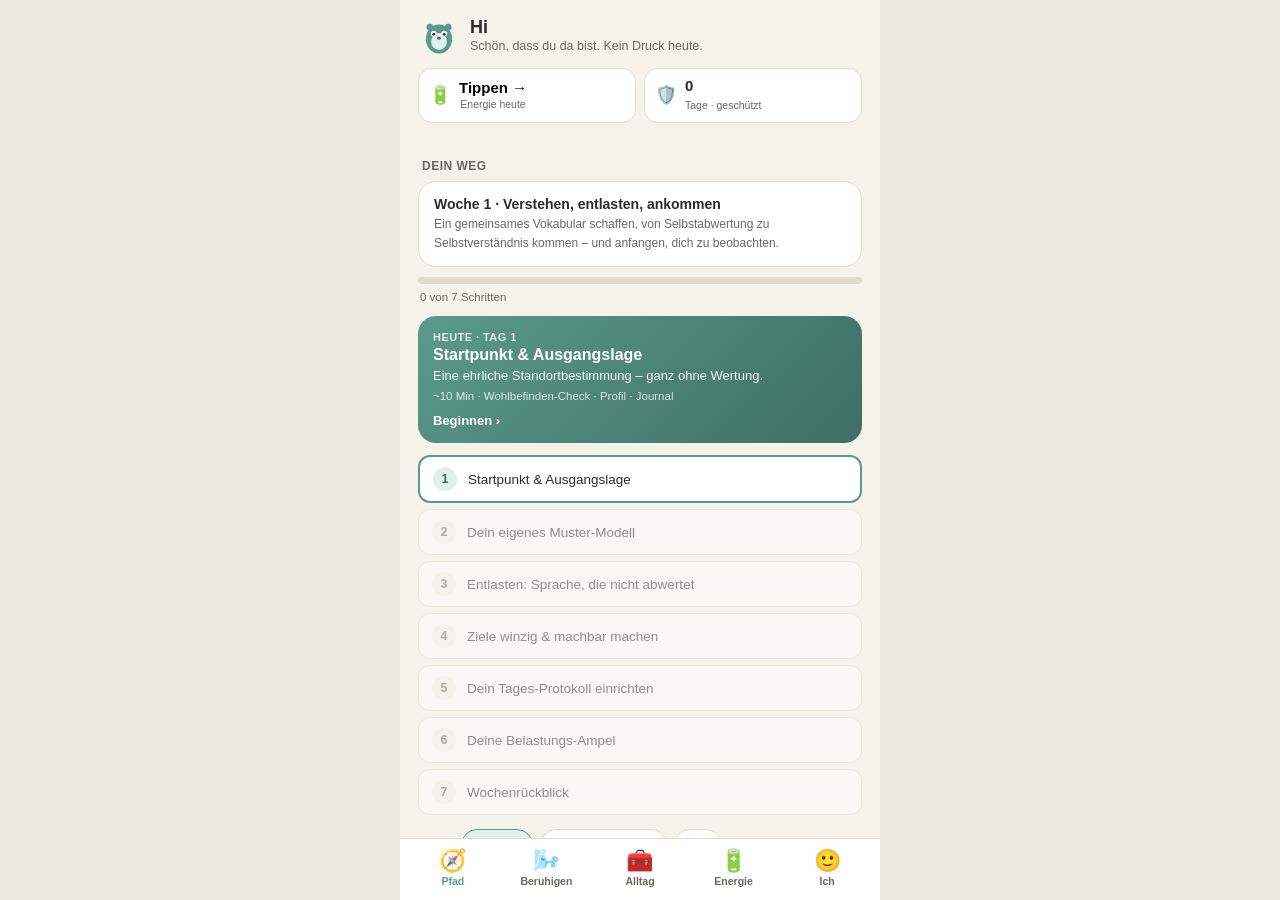
==== commit b83bb6b7: "Add files via upload" ====
--- a/index.html
+++ b/index.html
@@ -36,7 +36,7 @@
       </div>
     </div>
     <div class="stats">
-      <div class="chip"><span class="ico">🔋</span><div><b id="energyVal">Tippen →</b><span>Energie heute</span></div></div>
+      <button class="chip chip-btn" id="energyChip"><span class="ico">🔋</span><div><b id="energyVal">Tippen →</b><span>Energie heute</span></div></button>
       <div class="chip"><span class="ico">🛡️</span><div><b id="streakVal">0</b><span>Tage · geschützt</span></div></div>
     </div>
   </header>
@@ -45,22 +45,8 @@
 
     <!-- ========== PFAD ========== -->
     <section class="view active" id="v-pfad">
-      <div class="daycard">
-        <h2>Wie viel Energie hast du heute?</h2>
-        <p>Danach passe ich den Tag an dich an – nicht umgekehrt.</p>
-        <div class="energy-pills">
-          <button class="epill" data-energy="voll">Viel</button>
-          <button class="epill" data-energy="mittel">Mittel</button>
-          <button class="epill" data-energy="wenig">Wenig</button>
-          <button class="epill" data-energy="leer">Leer</button>
-        </div>
-      </div>
-
-      <div class="sec-title">Dein Pfad · frei wählbar</div>
-      <div id="pathContainer"></div>
-
-      <!-- Verstehen · frei durchstöberbar, in den Pfad eingebettet -->
-      <div id="verContainer"></div>
+      <!-- Dein Weg · einziger Inhalt des Pfads (Verstehen-Themen kommen später in den Weg) -->
+      <div id="wegContainer"></div>
     </section>
 
     <!-- ========== BERUHIGEN ========== -->
@@ -75,8 +61,22 @@
       </div>
       <div class="card">
         <h3>Warum „Sofort-Hilfe" immer sichtbar ist</h3>
-        <p>Im Überlastungsmoment kann das Denken nicht mehr suchen. Deshalb liegt der Beruhigen-Tab fest an gleicher Stelle – vorhersehbar, ein Tipp entfernt.</p>
-      </div>
+        <p>Im Überlastungsmoment kann das Denken nicht mehr suchen. Deshalb liegt die Sofort-Hilfe fest an gleicher Stelle – vorhersehbar, ein Tipp entfernt.</p>
+      </div>
+
+      <div class="sec-title">Übungen · jederzeit, so oft du magst</div>
+      <p class="muted" style="margin:2px 4px 0">Praktiken, zu denen du zurückkommst. Nichts musst du.</p>
+      <div class="tool-grid" id="praxisGrid" style="margin-top:12px"></div>
+      <div id="praxisHelps"></div>
+
+      <div class="sec-title">Journal · in deinem Tempo</div>
+      <div class="card" style="margin-top:6px">
+        <p class="jp-prompt" id="jPrompt"></p>
+        <textarea class="jp-text" id="jText" rows="3" placeholder="Schreib, was da ist – ein Wort reicht."></textarea>
+        <div class="jp-moodrow"><span class="jp-moodlab">Wie war's?</span><div class="jp-moods" id="jMoods"></div></div>
+        <button class="btn" id="jSave">Eintrag speichern</button>
+      </div>
+      <div id="jHistory"></div>
     </section>
 
     <!-- ========== ALLTAG ========== -->
@@ -94,23 +94,6 @@
         <h3>Warum das hilft</h3>
         <p>Hier geht es nicht darum, dich zu „optimieren". Es geht darum, Hürden kleiner zu machen, Überlastung vorzubeugen und dir das Formulieren abzunehmen, wenn Worte schwerfallen.</p>
       </div>
-    </section>
-
-    <!-- ========== PRAXIS ========== -->
-    <section class="view" id="v-praxis">
-      <div class="sec-title">Übungen · jederzeit, so oft du magst</div>
-      <p class="muted" style="margin:2px 4px 0">Keine Lektionen zum Wegklicken – Praktiken, zu denen du zurückkommst. Nichts musst du.</p>
-      <div class="tool-grid" id="praxisGrid" style="margin-top:12px"></div>
-      <div id="praxisHelps"></div>
-
-      <div class="sec-title">Journal · in deinem Tempo</div>
-      <div class="card" style="margin-top:6px">
-        <p class="jp-prompt" id="jPrompt"></p>
-        <textarea class="jp-text" id="jText" rows="3" placeholder="Schreib, was da ist – ein Wort reicht."></textarea>
-        <div class="jp-moodrow"><span class="jp-moodlab">Wie war's?</span><div class="jp-moods" id="jMoods"></div></div>
-        <button class="btn" id="jSave">Eintrag speichern</button>
-      </div>
-      <div id="jHistory"></div>
     </section>
 
     <!-- ========== ENERGIE ========== -->
@@ -217,7 +200,6 @@
     <button class="on" data-go="pfad"><span class="ti">🧭</span>Pfad</button>
     <button data-go="calm"><span class="ti">🌬️</span>Beruhigen</button>
     <button data-go="alltag"><span class="ti">🧰</span>Alltag</button>
-    <button data-go="praxis"><span class="ti">🌿</span>Praxis</button>
     <button data-go="energy"><span class="ti">🔋</span>Energie</button>
     <button data-go="me"><span class="ti">🙂</span>Ich</button>
   </nav>
@@ -226,6 +208,7 @@
 
 <script src="data/predictor.js"></script>
 <script src="data/praxis.js"></script>
+<script src="data/weg.js"></script>
 <script src="data/lessons.js"></script>
 <script src="data/alltag.js"></script>
 <script src="data/verstehen.js"></script>
--- a/styles.css
+++ b/styles.css
@@ -263,6 +263,56 @@
 .pred-pattern p{margin:0;font-size:13px;line-height:1.5;color:var(--text)}
 .pred-pattern.learn p{color:var(--teal-d);font-weight:600}
 
+/* Dein Weg */
+.weg-head{background:var(--surface);border:1px solid var(--line);border-radius:var(--radius);padding:13px 15px;margin-top:4px}
+.weg-head b{font-size:14px}
+.weg-prog{height:7px;border-radius:6px;background:var(--line);overflow:hidden;margin-top:10px}
+.weg-progfill{height:100%;background:var(--teal);border-radius:6px;transition:width .4s}
+.weg-today{width:100%;text-align:left;display:flex;flex-direction:column;gap:3px;background:linear-gradient(135deg,var(--teal),var(--teal-d));color:#fff;border:none;border-radius:var(--radius);padding:15px;cursor:pointer;font-family:inherit}
+[data-theme="dark"] .weg-today{color:#06110e}
+.weg-today:active{transform:scale(.98)}
+.wt-tag{font-size:11px;text-transform:uppercase;letter-spacing:.04em;opacity:.85;font-weight:700}
+.weg-today b{font-size:16px}
+.wt-ziel{font-size:13px;opacity:.95;line-height:1.4}
+.wt-meta{font-size:11.5px;opacity:.8;margin-top:2px}
+.wt-go{font-size:13px;font-weight:700;margin-top:8px}
+.weg-wait{border-color:var(--lav)}
+.weg-days{margin-top:12px;display:flex;flex-direction:column;gap:6px}
+.weg-day{display:flex;align-items:center;gap:11px;background:var(--surface);border:1px solid var(--line);border-radius:12px;padding:10px 13px;font:inherit;color:inherit;text-align:left;width:100%}
+.weg-day.cur{border-color:var(--teal);border-width:2px}
+.weg-day.lock{opacity:.5}
+.weg-day.done,.weg-day.cur{cursor:pointer}
+.wd-n{flex:0 0 auto;width:24px;height:24px;border-radius:50%;display:flex;align-items:center;justify-content:center;font-size:12.5px;font-weight:700;background:var(--surface2);color:var(--muted)}
+.weg-day.done .wd-n{background:var(--teal);color:#fff}
+[data-theme="dark"] .weg-day.done .wd-n{color:#06110e}
+.weg-day.cur .wd-n{background:var(--teal-l);color:var(--teal-d)}
+.wd-t{font-size:13.5px}
+.weg-goals{margin-top:14px;background:var(--lav-l);border-radius:14px;padding:12px 14px}
+.weg-goal{font-size:13.5px;color:var(--text);padding:3px 0}
+.weg-goal::before{content:"○ ";color:var(--lav)}
+.weg-pace{display:flex;align-items:center;gap:7px;margin-top:14px;flex-wrap:wrap}
+.weg-pace .muted{font-size:12px}
+.weg-pacebtn{border:1px solid var(--line);background:var(--surface);border-radius:20px;padding:6px 12px;font-size:12px;cursor:pointer;font:inherit;color:inherit}
+.weg-pacebtn.sel{background:var(--teal-l);border-color:var(--teal);color:var(--teal-d)}
+.weg-meta{font-size:12px;color:var(--muted);margin:2px 0 12px}
+.weg-src{font-size:11.5px;color:var(--muted);font-style:italic;margin-top:8px}
+.weg-rlead{font-size:18px;font-weight:700;line-height:1.4;margin:6px 0 10px}
+.weg-read{font-size:15px;line-height:1.72;color:var(--text);margin:0 0 13px}
+.weg-ref{font-size:12.5px;color:var(--muted);margin:0 0 8px}
+.weg-ex{background:var(--surface2);border-left:3px solid var(--teal);border-radius:0 12px 12px 0;padding:11px 14px;margin:0 0 13px;font-size:13.5px;line-height:1.6;color:var(--muted)}
+.weg-ex-lab{display:block;font-size:10.5px;text-transform:uppercase;letter-spacing:.05em;color:var(--teal-d);font-weight:700;margin-bottom:5px}
+.weg-ex>div{margin-top:6px}
+.weg-ex>div:first-of-type{margin-top:0}
+.chip-btn{cursor:pointer;-webkit-appearance:none;appearance:none}
+.chip-btn:active{transform:scale(.98)}
+.w5-row{margin-top:14px}
+.w5-q{font-size:13.5px;margin-bottom:6px}
+.w5-opts{display:flex;gap:6px}
+.w5-b{flex:1;border:1px solid var(--line);background:var(--surface);border-radius:10px;padding:9px 0;font-size:13px;font-weight:700;cursor:pointer;font-family:inherit;color:inherit}
+.w5-b.sel{background:var(--teal);border-color:var(--teal);color:#fff}
+[data-theme="dark"] .w5-b.sel{color:#06110e}
+.w5-score{margin-top:14px;font-size:14px;font-weight:700;color:var(--teal-d);text-align:center}
+
 /* Praxis: Übungen */
 .px-card{position:relative}
 .px-help{position:absolute;top:8px;right:8px;font-size:10px;background:var(--teal-l);color:var(--teal-d);padding:2px 7px;border-radius:10px}
